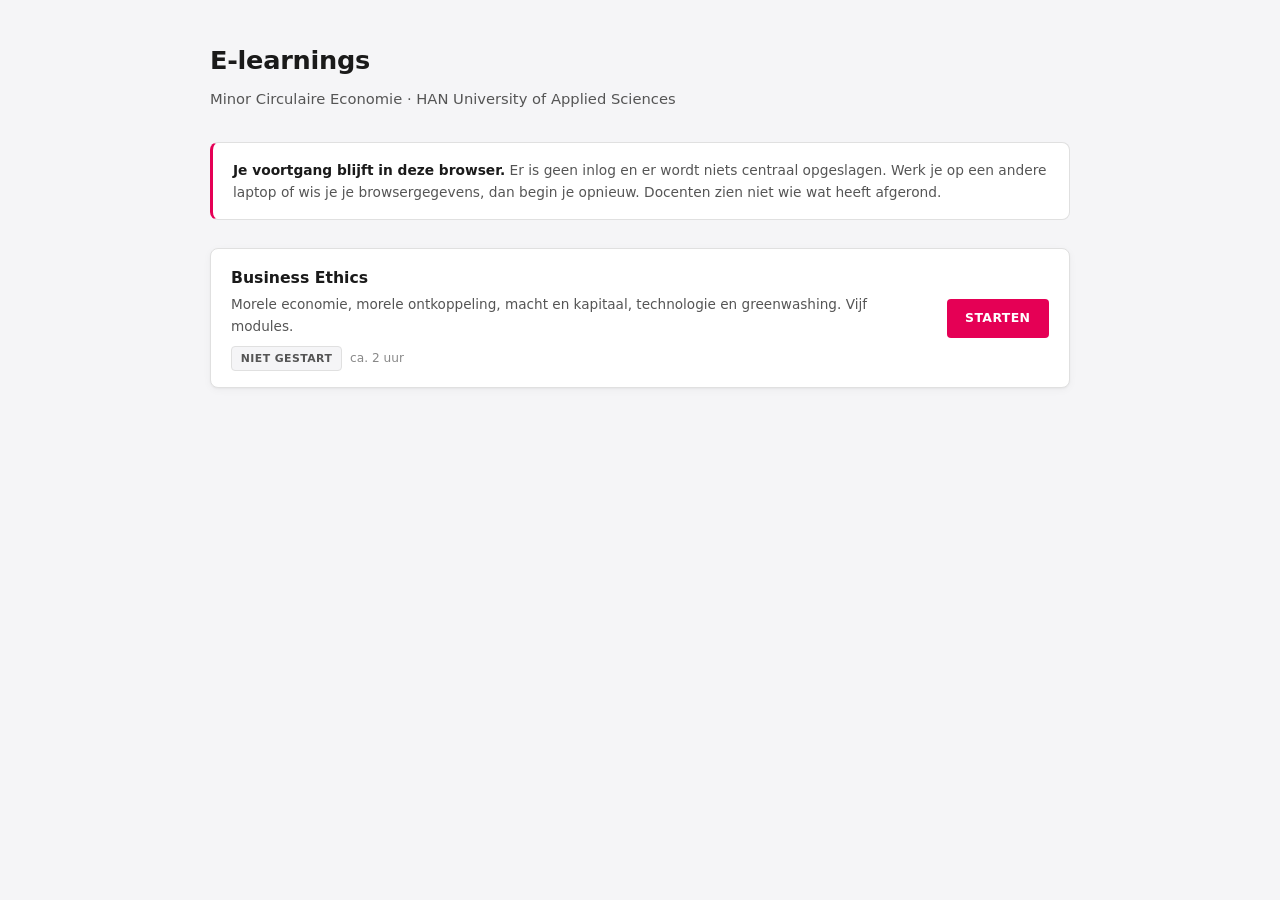
==== index.html @ 379cf5a2 "SCORM 1.2-speler voor statische hosting, met Business Ethics Speelt SCORM-pakketten af zonder LMS. D" ====
<!DOCTYPE html>
<html lang="nl">
<head>
  <meta charset="UTF-8">
  <meta name="robots" content="noindex, nofollow">
  <meta name="viewport" content="width=device-width, initial-scale=1.0">
  <title>E-learnings | Minor Circulaire Economie</title>
  <link rel="stylesheet" href="assets/style.css">
  <script src="assets/scorm12-api.js"></script>
</head>
<body>
  <div class="wrap">
    <h1 class="page-title">E-learnings</h1>
    <p class="subtitle">Minor Circulaire Economie &middot; HAN University of Applied Sciences</p>

    <div class="callout">
      <p style="margin:0"><strong>Je voortgang blijft in deze browser.</strong> Er is geen inlog en er wordt niets
      centraal opgeslagen. Werk je op een andere laptop of wis je je browsergegevens, dan begin je opnieuw. Docenten
      zien niet wie wat heeft afgerond.</p>
    </div>

    <div id="lijst" class="course-list"></div>
  </div>

  <script>
  (function () {
    'use strict';

    var lijstEl = document.getElementById('lijst');

    var STATUS = {
      'not attempted': ['Niet gestart', 'status-none'],
      'incomplete':    ['Bezig',        'status-busy'],
      'browsed':       ['Bezig',        'status-busy'],
      'completed':     ['Afgerond',     'status-done'],
      'passed':        ['Afgerond',     'status-done'],
      'failed':        ['Niet gehaald', 'status-busy']
    };

    function tijdKort(t) {
      var sec = SCORM12.timeToSeconds(t);
      if (sec < 60) return null;
      var min = Math.round(sec / 60);
      if (min < 60) return min + ' min besteed';
      return Math.floor(min / 60) + ' u ' + (min % 60) + ' min besteed';
    }

    function kaart(cursus) {
      var p = SCORM12.progress(cursus.slug);
      var status = STATUS[p.status] || STATUS['not attempted'];
      var gestart = p.status !== 'not attempted';
      var afgerond = p.status === 'completed' || p.status === 'passed';

      var el = document.createElement('div');
      el.className = 'course-card';

      var links = document.createElement('div');
      var h2 = document.createElement('h2');
      h2.textContent = cursus.title;
      links.appendChild(h2);

      if (cursus.description) {
        var p1 = document.createElement('p');
        p1.textContent = cursus.description;
        links.appendChild(p1);
      }

      var meta = document.createElement('div');
      meta.className = 'course-meta';
      var badge = document.createElement('span');
      badge.className = 'status ' + status[1];
      badge.textContent = status[0];
      meta.appendChild(badge);

      var tijd = tijdKort(p.totalTime);
      if (tijd) {
        var t = document.createElement('span');
        t.textContent = tijd;
        meta.appendChild(t);
      }
      if (cursus.duration && !tijd) {
        var d = document.createElement('span');
        d.textContent = cursus.duration;
        meta.appendChild(d);
      }
      links.appendChild(meta);
      el.appendChild(links);

      var acties = document.createElement('div');
      acties.className = 'actions';

      var open = document.createElement('a');
      open.className = 'btn btn-primary';
      open.href = 'player.html?c=' + encodeURIComponent(cursus.slug);
      open.textContent = afgerond ? 'Opnieuw bekijken' : (gestart ? 'Hervatten' : 'Starten');
      acties.appendChild(open);

      if (gestart) {
        var reset = document.createElement('button');
        reset.type = 'button';
        reset.className = 'btn btn-quiet';
        reset.textContent = 'Voortgang wissen';
        reset.addEventListener('click', function () {
          if (!window.confirm('Voortgang van "' + cursus.title + '" wissen?')) return;
          SCORM12.reset(cursus.slug);
          teken();
        });
        acties.appendChild(reset);
      }

      el.appendChild(acties);
      return el;
    }

    var cursussen = [];

    function teken() {
      lijstEl.innerHTML = '';
      if (!cursussen.length) {
        lijstEl.innerHTML = '<div class="empty">Er staat nog geen e-learning klaar.<br>' +
          'Pak een SCORM-pakket uit in <code>courses/&lt;slug&gt;/</code> en voeg het toe aan <code>courses.json</code>.</div>';
        return;
      }
      cursussen.forEach(function (c) { lijstEl.appendChild(kaart(c)); });
    }

    fetch('courses.json', { cache: 'no-cache' })
      .then(function (r) { return r.ok ? r.json() : []; })
      .then(function (lijst) {
        cursussen = (lijst || []).filter(function (c) { return !c.hidden; });
        teken();
      })
      .catch(function () { teken(); });
  })();
  </script>
</body>
</html>
---- assets/style.css ----
/* Stijl in lijn met de studentenhandleiding van de minor. */

:root {
  --han-magenta: #E50055;
  --han-magenta-dark: #c70049;
  --han-magenta-light: #fdf2f5;
  --han-black: #0d0d0d;
  --han-white: #ffffff;

  --bg: #f5f5f7;
  --surface: #ffffff;
  --border: #e0e0e0;
  --text: #1a1a1a;
  --text-muted: #555555;
  --text-light: #888888;

  --groen: #0f7b4f;
  --groen-licht: #e8f5ef;

  --radius: 8px;
  --radius-sm: 4px;
  --shadow: 0 1px 2px rgba(0,0,0,0.04), 0 2px 8px rgba(0,0,0,0.04);
}

*, *::before, *::after { box-sizing: border-box; }

html, body {
  margin: 0;
  padding: 0;
  background: var(--bg);
  color: var(--text);
  font-family: "Avenir Next", "Segoe UI", system-ui, -apple-system, sans-serif;
  font-size: 16px;
  line-height: 1.6;
}

a { color: var(--han-magenta); }

/* ---------- overzichtspagina ---------- */

.wrap {
  max-width: 900px;
  margin: 0 auto;
  padding: 2.5rem 1.25rem 4rem;
}

.page-title {
  margin: 0 0 0.35rem;
  font-size: 1.6rem;
  font-weight: 700;
  letter-spacing: -0.01em;
}

.subtitle {
  margin: 0 0 2rem;
  color: var(--text-muted);
  font-size: 0.92rem;
}

.callout {
  background: var(--surface);
  border: 1px solid var(--border);
  border-left: 3px solid var(--han-magenta);
  border-radius: var(--radius);
  padding: 1rem 1.25rem;
  margin: 0 0 1.75rem;
  font-size: 0.86rem;
  color: var(--text-muted);
}

.callout strong { color: var(--text); }

.course-list { display: grid; gap: 0.75rem; }

.course-card {
  display: grid;
  grid-template-columns: 1fr auto;
  align-items: center;
  gap: 1rem;
  background: var(--surface);
  border: 1px solid var(--border);
  border-radius: var(--radius);
  box-shadow: var(--shadow);
  padding: 1rem 1.25rem;
}

.course-card h2 {
  margin: 0 0 0.25rem;
  font-size: 0.98rem;
  font-weight: 700;
}

.course-card p {
  margin: 0;
  color: var(--text-muted);
  font-size: 0.85rem;
}

.course-meta {
  margin-top: 0.5rem;
  font-size: 0.76rem;
  color: var(--text-light);
  display: flex;
  align-items: center;
  gap: 0.5rem;
  flex-wrap: wrap;
}

.status {
  display: inline-block;
  padding: 0.2rem 0.55rem;
  border-radius: var(--radius-sm);
  font-size: 0.68rem;
  font-weight: 700;
  text-transform: uppercase;
  letter-spacing: 0.04em;
}

.status-none { background: var(--bg); color: var(--text-muted); border: 1px solid var(--border); }
.status-busy { background: var(--han-magenta-light); color: var(--han-magenta-dark); }
.status-done { background: var(--groen-licht); color: var(--groen); }

.actions { display: flex; flex-direction: column; gap: 0.4rem; align-items: stretch; }

.btn {
  display: inline-flex;
  align-items: center;
  justify-content: center;
  gap: 0.4rem;
  padding: 0.55rem 1.1rem;
  font-size: 0.78rem;
  font-weight: 700;
  font-family: inherit;
  border-radius: var(--radius-sm);
  border: 1px solid transparent;
  cursor: pointer;
  text-decoration: none;
  text-transform: uppercase;
  letter-spacing: 0.03em;
  white-space: nowrap;
  transition: background 0.12s ease, color 0.12s ease, border-color 0.12s ease;
}

.btn-primary { background: var(--han-magenta); color: var(--han-white); }
.btn-primary:hover { background: var(--han-magenta-dark); }

.btn-quiet {
  background: transparent;
  color: var(--text-muted);
  border-color: var(--border);
}
.btn-quiet:hover { border-color: var(--han-magenta); color: var(--han-magenta); }

.empty {
  background: var(--surface);
  border: 1px dashed var(--border);
  border-radius: var(--radius);
  padding: 2.5rem 1.5rem;
  text-align: center;
  color: var(--text-muted);
  font-size: 0.88rem;
}

.empty code {
  background: var(--bg);
  padding: 0.1rem 0.35rem;
  border-radius: var(--radius-sm);
  font-size: 0.85em;
}

/* ---------- spelerpagina ---------- */

body.player { height: 100vh; overflow: hidden; display: flex; flex-direction: column; }

.player-bar {
  flex: 0 0 auto;
  display: flex;
  align-items: center;
  gap: 1rem;
  padding: 0 1rem;
  height: 52px;
  background: var(--han-black);
  color: var(--han-white);
}

.player-bar .back {
  color: var(--han-white);
  text-decoration: none;
  font-size: 0.8rem;
  font-weight: 600;
  opacity: 0.85;
  white-space: nowrap;
}
.player-bar .back:hover { opacity: 1; }

.player-bar .title {
  font-size: 0.88rem;
  font-weight: 700;
  flex: 1;
  overflow: hidden;
  text-overflow: ellipsis;
  white-space: nowrap;
}

.player-bar .state {
  font-size: 0.72rem;
  opacity: 0.75;
  white-space: nowrap;
}

.player-bar button {
  font-family: inherit;
  font-size: 0.72rem;
  font-weight: 700;
  text-transform: uppercase;
  letter-spacing: 0.03em;
  background: transparent;
  color: var(--han-white);
  border: 1px solid rgba(255,255,255,0.3);
  border-radius: var(--radius-sm);
  padding: 0.35rem 0.7rem;
  cursor: pointer;
}
.player-bar button:hover { border-color: var(--han-white); }

.player-frame { flex: 1 1 auto; border: 0; width: 100%; display: block; background: var(--han-white); }

.player-error {
  flex: 1 1 auto;
  display: grid;
  place-items: center;
  padding: 2rem;
  text-align: center;
  color: var(--text-muted);
}

@media (max-width: 640px) {
  .course-card { grid-template-columns: 1fr; }
  .actions { flex-direction: row; }
  .player-bar .state { display: none; }
}
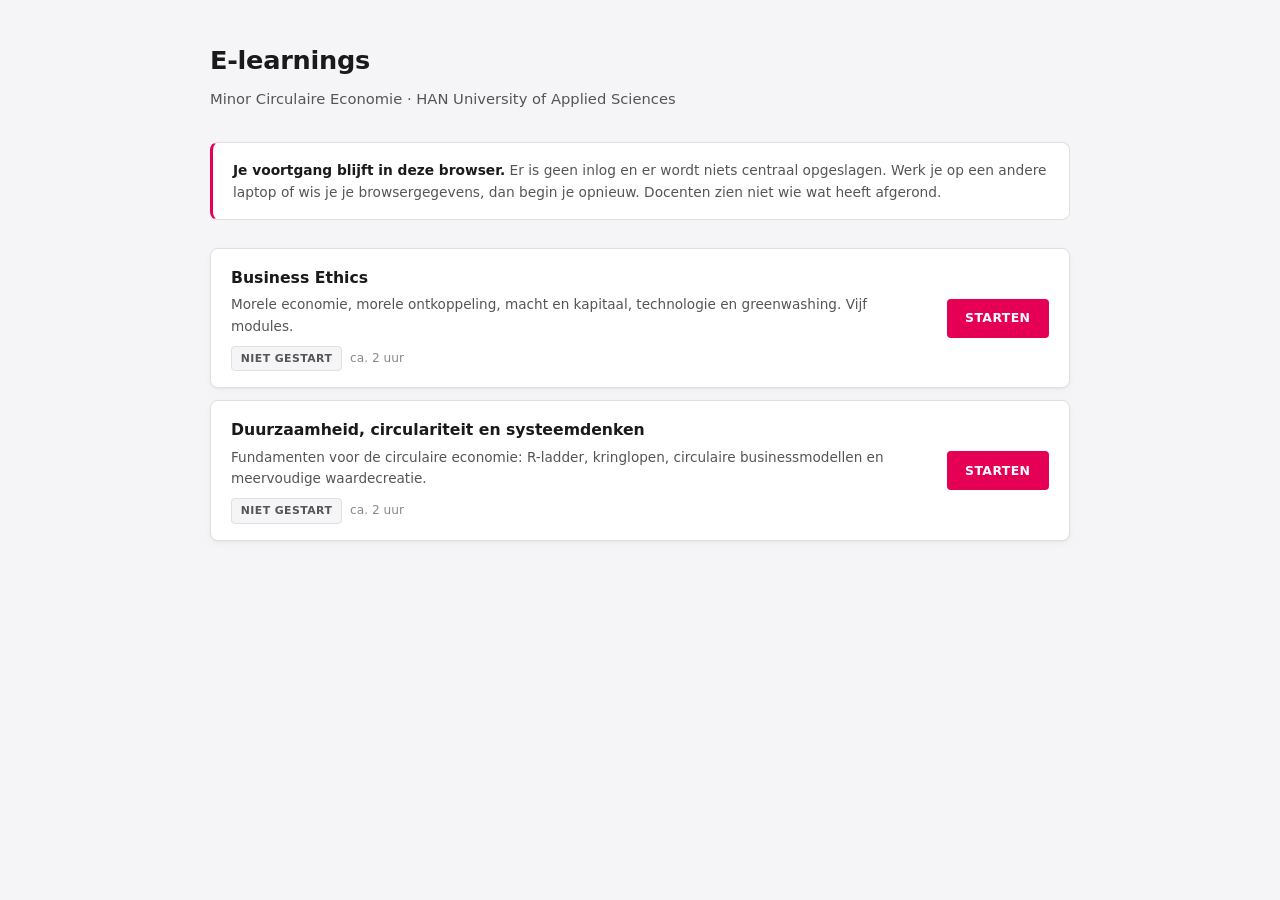
==== commit 78738c54: "Versienummer achter css en js tegen caching GitHub Pages cachet assets, dus wie de pagina al geopend" ====
--- a/index.html
+++ b/index.html
@@ -5,8 +5,8 @@
   <meta name="robots" content="noindex, nofollow">
   <meta name="viewport" content="width=device-width, initial-scale=1.0">
   <title>E-learnings | Minor Circulaire Economie</title>
-  <link rel="stylesheet" href="assets/style.css">
-  <script src="assets/scorm12-api.js"></script>
+  <link rel="stylesheet" href="assets/style.css?v=2">
+  <script src="assets/scorm12-api.js?v=2"></script>
 </head>
 <body>
   <div class="wrap">
--- a/assets/style.css
+++ b/assets/style.css
@@ -234,6 +234,12 @@
   color: var(--text-muted);
 }
 
+/* Zonder deze regel wint "display: grid" hierboven van het hidden-attribuut,
+   en pakt de verborgen foutmelding alsnog de helft van het scherm. */
+.player-error[hidden] {
+  display: none;
+}
+
 @media (max-width: 640px) {
   .course-card { grid-template-columns: 1fr; }
   .actions { flex-direction: row; }
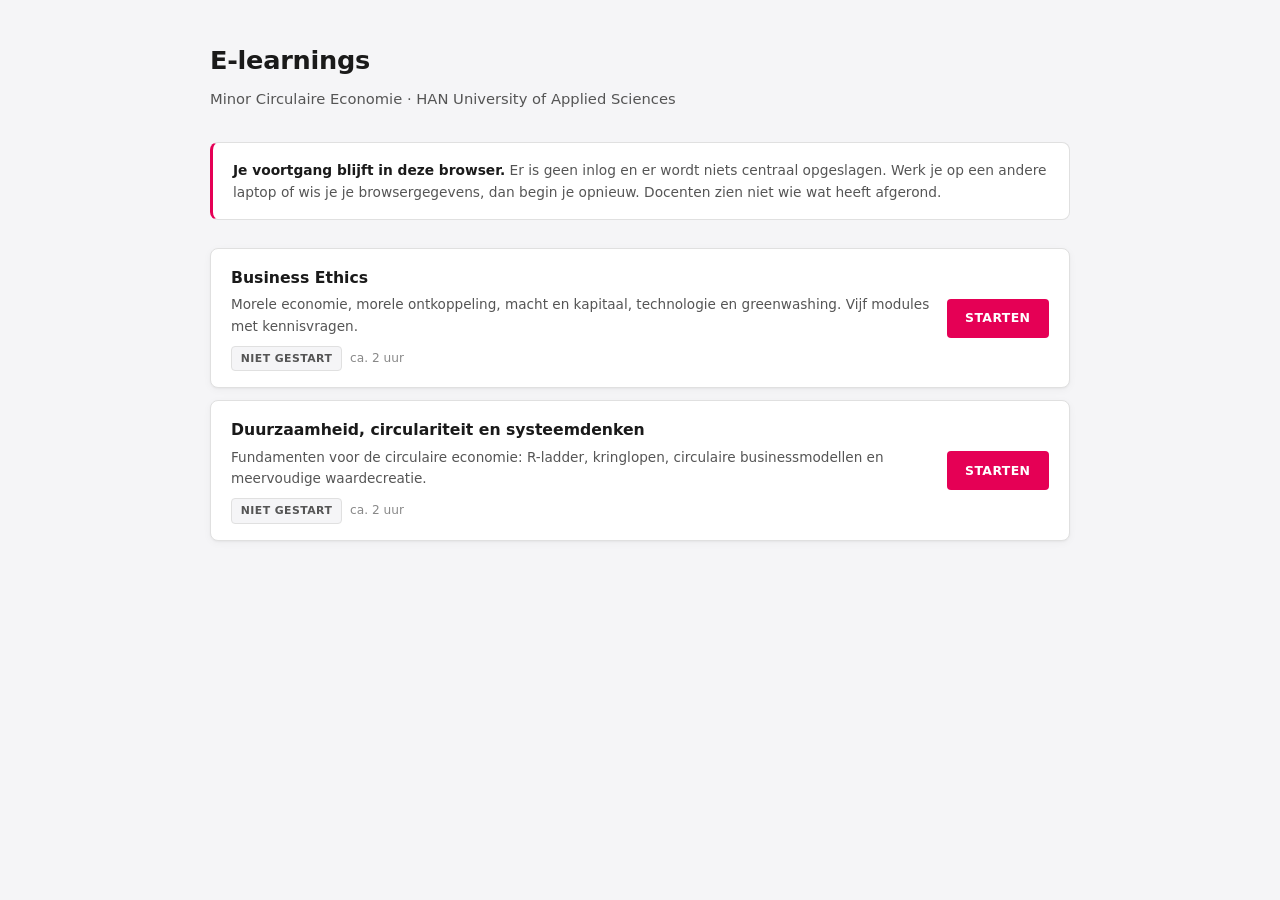
==== commit 71b3bf8a: "Business Ethics draait nu op onze eigen speler, zonder Articulate De cursus is uit Rise gehaald en o" ====
--- a/index.html
+++ b/index.html
@@ -5,8 +5,8 @@
   <meta name="robots" content="noindex, nofollow">
   <meta name="viewport" content="width=device-width, initial-scale=1.0">
   <title>E-learnings | Minor Circulaire Economie</title>
-  <link rel="stylesheet" href="assets/style.css?v=2">
-  <script src="assets/scorm12-api.js?v=2"></script>
+  <link rel="stylesheet" href="assets/style.css?v=3">
+  <script src="assets/scorm12-api.js?v=3"></script>
 </head>
 <body>
   <div class="wrap">
@@ -45,8 +45,28 @@
       return Math.floor(min / 60) + ' u ' + (min % 60) + ' min besteed';
     }
 
+    /* De eigen speler bewaart voortgang anders dan de SCORM-speler. */
+    function eigenVoortgang(slug) {
+      try {
+        var s = JSON.parse(localStorage.getItem('elearning:' + slug) || 'null');
+        if (!s || !s.modules) return { status: 'not attempted', totalTime: '0000:00:00.00', score: '' };
+        var mods = Object.keys(s.modules);
+        if (!mods.length) return { status: 'not attempted', totalTime: '0000:00:00.00', score: '' };
+        var af = mods.filter(function (m) { return s.modules[m].af; }).length;
+        var bezig = mods.some(function (m) { return s.modules[m].segment > 0; });
+        return {
+          status: af && af === mods.length ? 'completed' : (bezig ? 'incomplete' : 'not attempted'),
+          totalTime: '0000:00:00.00',
+          score: '',
+          modulesAf: af
+        };
+      } catch (e) {
+        return { status: 'not attempted', totalTime: '0000:00:00.00', score: '' };
+      }
+    }
+
     function kaart(cursus) {
-      var p = SCORM12.progress(cursus.slug);
+      var p = cursus.engine === 'eigen' ? eigenVoortgang(cursus.slug) : SCORM12.progress(cursus.slug);
       var status = STATUS[p.status] || STATUS['not attempted'];
       var gestart = p.status !== 'not attempted';
       var afgerond = p.status === 'completed' || p.status === 'passed';
@@ -91,7 +111,7 @@
 
       var open = document.createElement('a');
       open.className = 'btn btn-primary';
-      open.href = 'player.html?c=' + encodeURIComponent(cursus.slug);
+      open.href = cursus.href || ('player.html?c=' + encodeURIComponent(cursus.slug));
       open.textContent = afgerond ? 'Opnieuw bekijken' : (gestart ? 'Hervatten' : 'Starten');
       acties.appendChild(open);
 
@@ -102,7 +122,11 @@
         reset.textContent = 'Voortgang wissen';
         reset.addEventListener('click', function () {
           if (!window.confirm('Voortgang van "' + cursus.title + '" wissen?')) return;
-          SCORM12.reset(cursus.slug);
+          if (cursus.engine === 'eigen') {
+            try { localStorage.removeItem('elearning:' + cursus.slug); } catch (e) { /* niets */ }
+          } else {
+            SCORM12.reset(cursus.slug);
+          }
           teken();
         });
         acties.appendChild(reset);
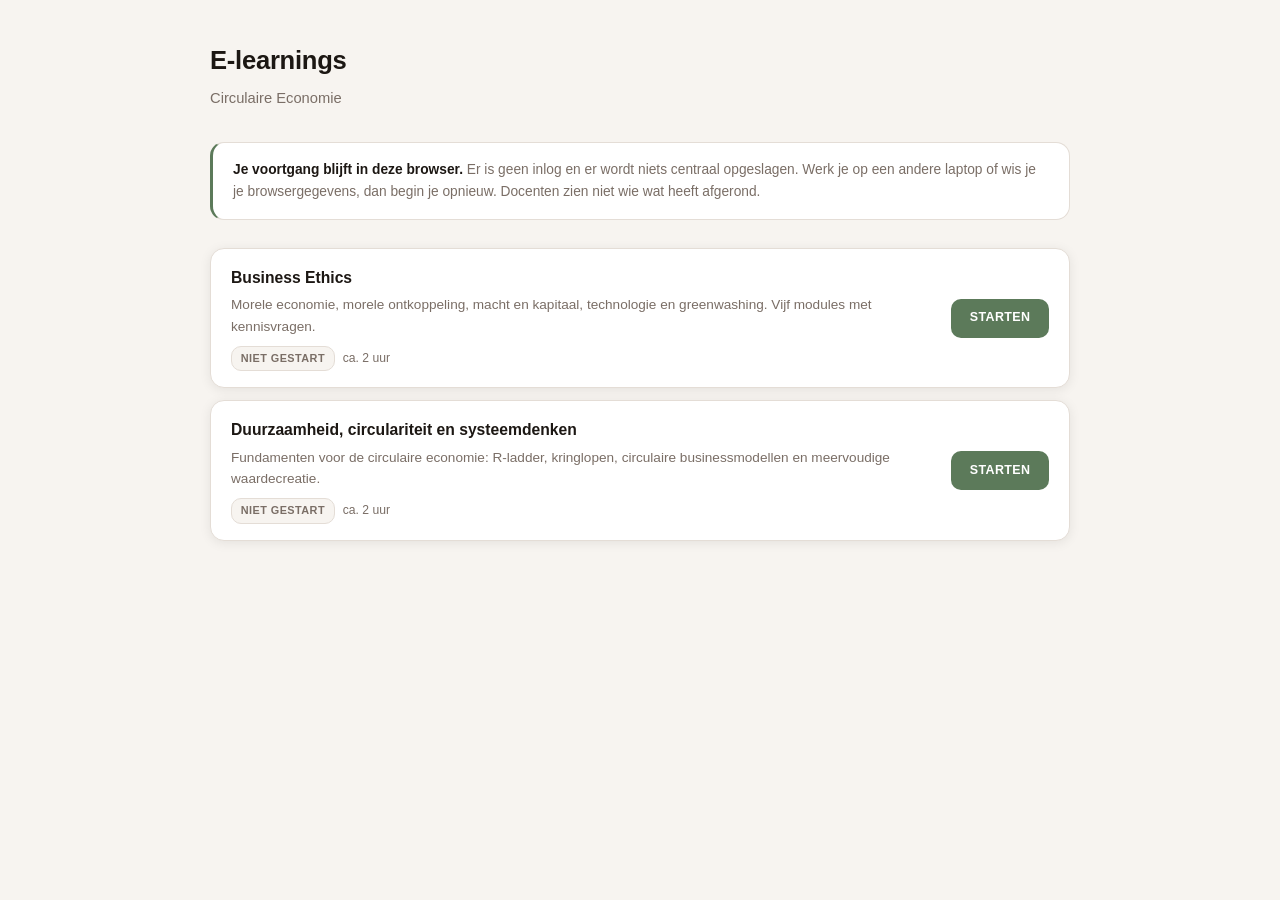
==== commit e8a96ce8: "Overzichtspagina en SCORM-speler in het Green Office-palet De cursusspeler was al groen, het overzic" ====
--- a/index.html
+++ b/index.html
@@ -4,14 +4,14 @@
   <meta charset="UTF-8">
   <meta name="robots" content="noindex, nofollow">
   <meta name="viewport" content="width=device-width, initial-scale=1.0">
-  <title>E-learnings | Minor Circulaire Economie</title>
-  <link rel="stylesheet" href="assets/style.css?v=3">
+  <title>E-learnings | Circulaire Economie</title>
+  <link rel="stylesheet" href="assets/style.css?v=4">
   <script src="assets/scorm12-api.js?v=3"></script>
 </head>
 <body>
   <div class="wrap">
     <h1 class="page-title">E-learnings</h1>
-    <p class="subtitle">Minor Circulaire Economie &middot; HAN University of Applied Sciences</p>
+    <p class="subtitle">Circulaire Economie</p>
 
     <div class="callout">
       <p style="margin:0"><strong>Je voortgang blijft in deze browser.</strong> Er is geen inlog en er wordt niets
--- a/assets/style.css
+++ b/assets/style.css
@@ -1,25 +1,33 @@
-/* Stijl in lijn met de studentenhandleiding van de minor. */
+/* Green Office-palet, gelijk aan cursus.css en de handleidingen. */
 
 :root {
-  --han-magenta: #E50055;
-  --han-magenta-dark: #c70049;
-  --han-magenta-light: #fdf2f5;
-  --han-black: #0d0d0d;
-  --han-white: #ffffff;
-
-  --bg: #f5f5f7;
+  /* Green Office-palet, overgenomen uit lib/theme.dart van de Flutter-app. */
+  --accent: #5C7A5A;            /* saliegroen */
+  --accent-donker: #4A6349;
+  --accent-licht: #EDF3EC;
+  --accent-medium: #D0E3CF;
+  --inkt: #1C1713;              /* warm bijna-zwart */
+  --wit: #ffffff;
+
+  --bg: #F7F4F0;                /* warm off-white */
   --surface: #ffffff;
-  --border: #e0e0e0;
-  --text: #1a1a1a;
-  --text-muted: #555555;
-  --text-light: #888888;
-
-  --groen: #0f7b4f;
-  --groen-licht: #e8f5ef;
-
-  --radius: 8px;
-  --radius-sm: 4px;
-  --shadow: 0 1px 2px rgba(0,0,0,0.04), 0 2px 8px rgba(0,0,0,0.04);
+  --vlak: #F2EEE9;
+  --zijbalk: #EFEBE5;
+  --border: #E4DDD6;
+  --border-zacht: #EDE8E3;
+  --text: #1C1713;
+  --text-muted: #7A6E66;
+  --text-light: #B0A49A;   /* alleen decoratief: haalt geen AA voor tekst */
+
+  --warm: #7D6034;              /* zand, voor labels */
+  --warm-licht: #F6F0E8;
+
+  --sidebar-width: 260px;
+  --header-height: 60px;
+  --radius: 14px;
+  --radius-sm: 10px;
+  --shadow: 0 2px 12px rgba(0,0,0,0.08);
+  --shadow-lg: 0 4px 18px rgba(0,0,0,0.10);
 }
 
 *, *::before, *::after { box-sizing: border-box; }
@@ -29,12 +37,12 @@
   padding: 0;
   background: var(--bg);
   color: var(--text);
-  font-family: "Avenir Next", "Segoe UI", system-ui, -apple-system, sans-serif;
+  font-family: Inter, -apple-system, "Segoe UI", Roboto, sans-serif;
   font-size: 16px;
   line-height: 1.6;
 }
 
-a { color: var(--han-magenta); }
+a { color: var(--accent); }
 
 /* ---------- overzichtspagina ---------- */
 
@@ -60,7 +68,7 @@
 .callout {
   background: var(--surface);
   border: 1px solid var(--border);
-  border-left: 3px solid var(--han-magenta);
+  border-left: 3px solid var(--accent);
   border-radius: var(--radius);
   padding: 1rem 1.25rem;
   margin: 0 0 1.75rem;
@@ -99,7 +107,7 @@
 .course-meta {
   margin-top: 0.5rem;
   font-size: 0.76rem;
-  color: var(--text-light);
+  color: var(--text-muted);
   display: flex;
   align-items: center;
   gap: 0.5rem;
@@ -117,8 +125,8 @@
 }
 
 .status-none { background: var(--bg); color: var(--text-muted); border: 1px solid var(--border); }
-.status-busy { background: var(--han-magenta-light); color: var(--han-magenta-dark); }
-.status-done { background: var(--groen-licht); color: var(--groen); }
+.status-busy { background: var(--accent-licht); color: var(--accent-donker); }
+.status-done { background: var(--accent-licht); color: var(--accent-donker); }
 
 .actions { display: flex; flex-direction: column; gap: 0.4rem; align-items: stretch; }
 
@@ -141,15 +149,15 @@
   transition: background 0.12s ease, color 0.12s ease, border-color 0.12s ease;
 }
 
-.btn-primary { background: var(--han-magenta); color: var(--han-white); }
-.btn-primary:hover { background: var(--han-magenta-dark); }
+.btn-primary { background: var(--accent); color: var(--wit); }
+.btn-primary:hover { background: var(--accent-donker); }
 
 .btn-quiet {
   background: transparent;
   color: var(--text-muted);
   border-color: var(--border);
 }
-.btn-quiet:hover { border-color: var(--han-magenta); color: var(--han-magenta); }
+.btn-quiet:hover { border-color: var(--accent); color: var(--accent); }
 
 .empty {
   background: var(--surface);
@@ -179,12 +187,12 @@
   gap: 1rem;
   padding: 0 1rem;
   height: 52px;
-  background: var(--han-black);
-  color: var(--han-white);
+  background: var(--accent);
+  color: var(--wit);
 }
 
 .player-bar .back {
-  color: var(--han-white);
+  color: var(--wit);
   text-decoration: none;
   font-size: 0.8rem;
   font-weight: 600;
@@ -215,15 +223,15 @@
   text-transform: uppercase;
   letter-spacing: 0.03em;
   background: transparent;
-  color: var(--han-white);
+  color: var(--wit);
   border: 1px solid rgba(255,255,255,0.3);
   border-radius: var(--radius-sm);
   padding: 0.35rem 0.7rem;
   cursor: pointer;
 }
-.player-bar button:hover { border-color: var(--han-white); }
-
-.player-frame { flex: 1 1 auto; border: 0; width: 100%; display: block; background: var(--han-white); }
+.player-bar button:hover { border-color: var(--wit); }
+
+.player-frame { flex: 1 1 auto; border: 0; width: 100%; display: block; background: var(--wit); }
 
 .player-error {
   flex: 1 1 auto;
